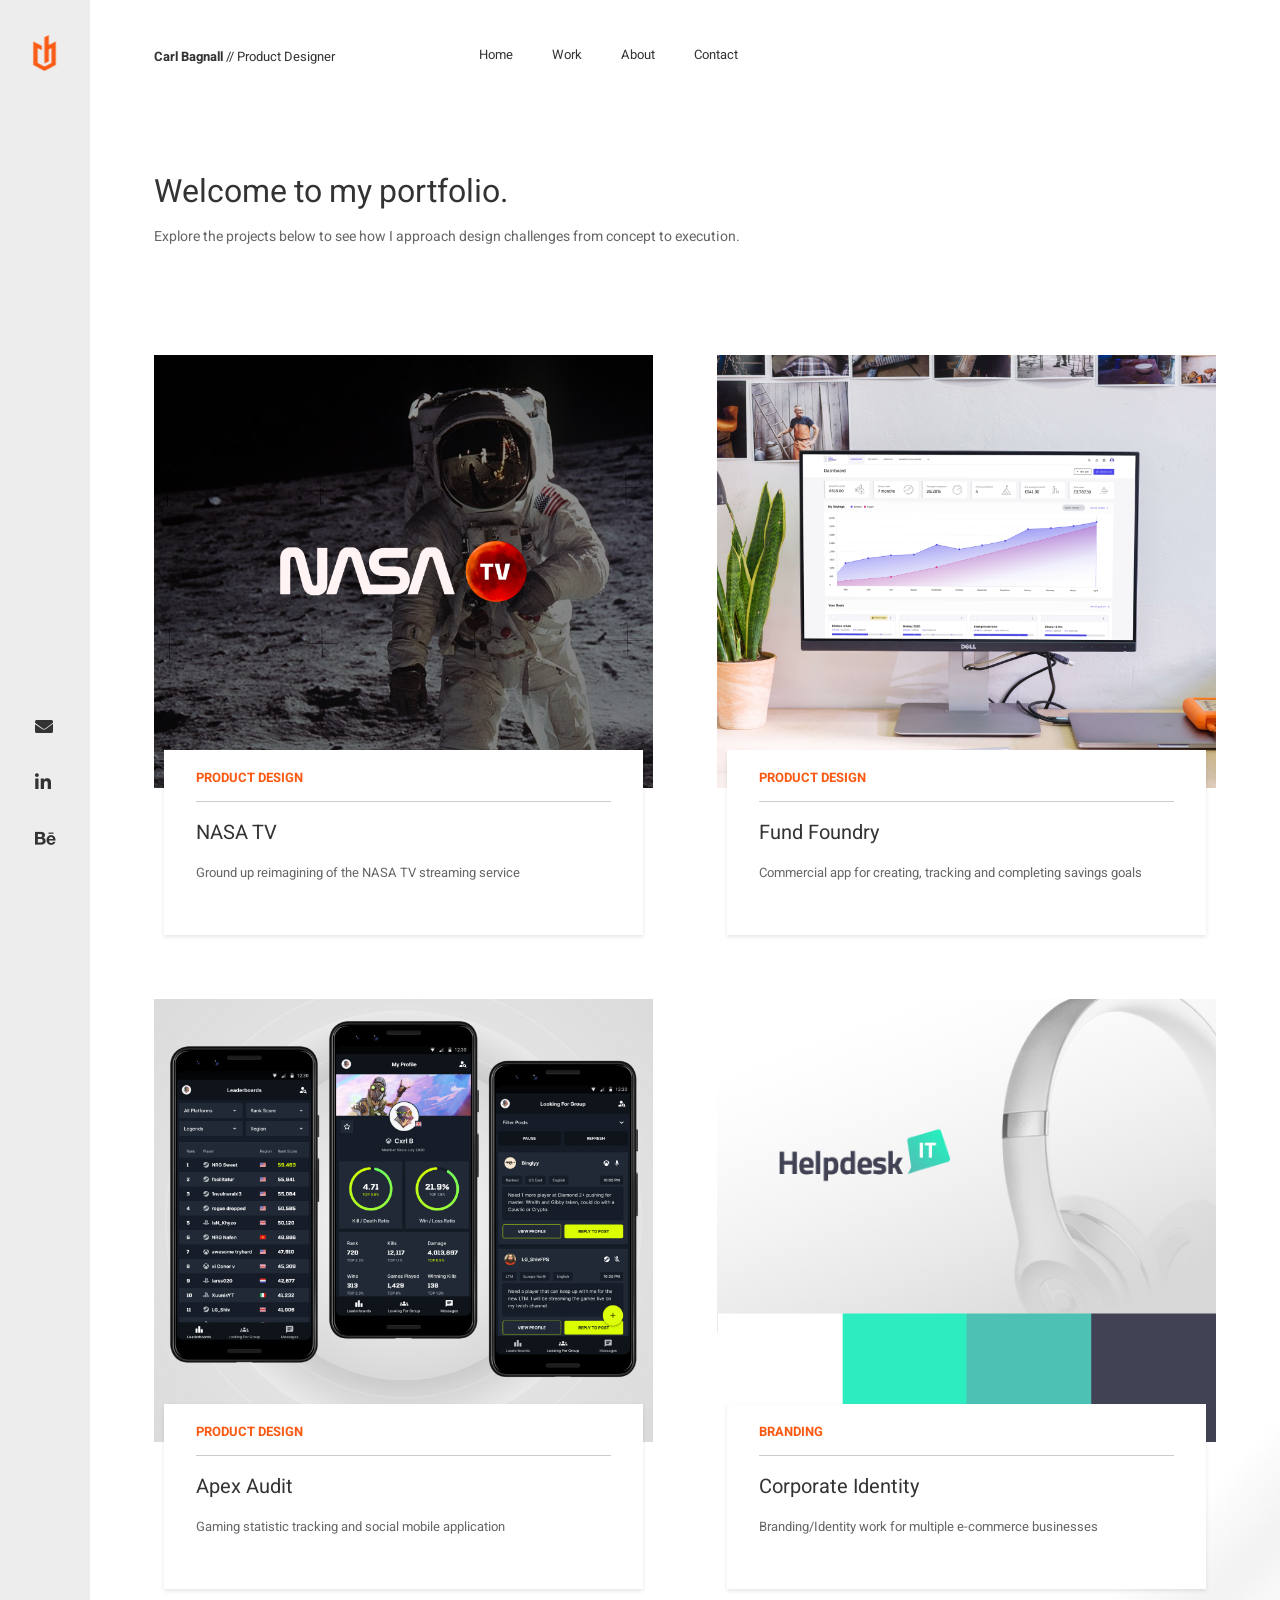
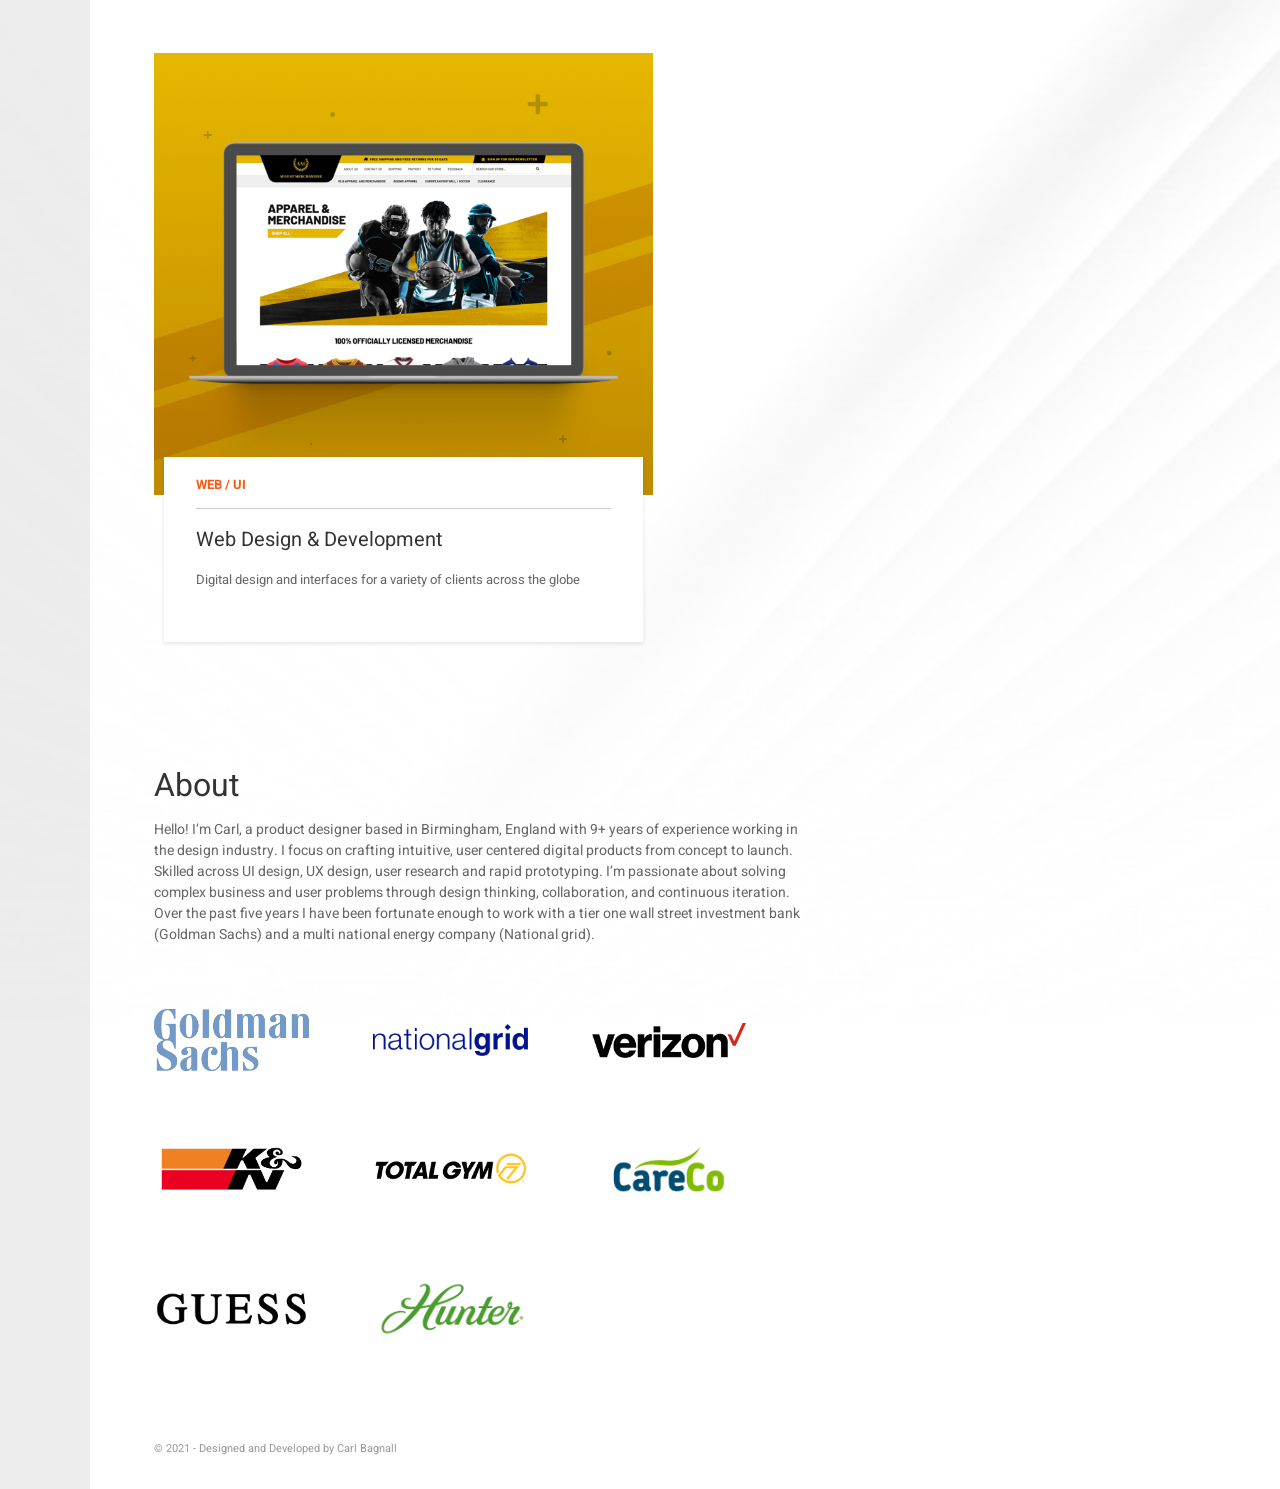
==== index.html @ 512a87cb "HTML files" ====
<!DOCTYPE html><!-- v2.3-->
<html>
    
    <head>
        <meta charset="utf-8">
        <meta http-equiv="X-UA-Compatible" content="IE=edge">
        <title>Carl Bagnall - Portfolio</title>
        <meta name="description" content="Carl Bagnall - Portfolio">
        <link rel="stylesheet" href="scss/main.css">
        <link rel="stylesheet" href="scss/home.css">
        <link rel="stylesheet" href="https://use.fontawesome.com/releases/v5.0.13/css/all.css" integrity="sha384-DNOHZ68U8hZfKXOrtjWvjxusGo9WQnrNx2sqG0tfsghAvtVlRW3tvkXWZh58N9jp" crossorigin="anonymous">
        <link href="https://unpkg.com/aos@2.3.1/dist/aos.css" rel="stylesheet">
        <link rel="icon" type="image/png" href="images/favicon-32x32.png" sizes="32x32" />
        <link rel="icon" type="image/png" href="images/favicon-16x16.png" sizes="16x16" />

    </head>
    <body>
        
        <div class="grid-container">
          <div class="sidebar">
             <div class="logo-container">
              <a class="logo" href="index.html"></a>
            </div>
            
              <ul class="social-links">
                <li><a href="mailto:carlbagnall@outlook.com?Subject=Hello%20Carl," target="_top"><i class="fas fa-envelope" aria-hidden="true"></i></a></li>
                <li><a href="https://uk.linkedin.com/in/carl-bagnall-45b8b7b5"><i class="fab fa-linkedin-in" aria-hidden="true"></i></a></li>
                <li><a href="https://www.behance.net/carlbagnall"><i class="fab fa-behance"></i></a></li>
              </ul>
            </div>
          
           <div class="content">
            
            <!--  intro / nav  -->
            <nav>
            
             <div class="intro">
               <em>Carl Bagnall</em> // Product Designer
             </div>
                        
             <div class="nav">
               <ul class="nav-links">
                 <li><a href="index.html">Home</a></li>
                 <li><a href="#work">Work</a></li>
                 <li><a href="#about">About</a></li>
                 <li><a href="mailto:carlbagnall@outlook.com?Subject=Hello%20Carl," target="_top">Contact</a></li>
               </ul>
             </div>
             
             </nav>

             <!--  Under construction alert  -->
             
            <!--<section class="home-alert">
              <div class="uc-alert">
                <h3 class="uc-title">Portfolio Last Updated 2021</h3>
                <div class="uc-copy">This portfolio is currently being updated in the background for a more accurate representation of my most recent work please get in touch via <a href="mailto:carlbagnall@outlook.com?Subject=Hello%20Carl," target="_top">email.</a></div>
              </div>
              
            </section>-->

             <!--  header  -->            
             <section class="header">
               <h1 class="welcome"><div data-aos="fade-down" data-aos-duration="1000">Welcome </div><div data-aos="fade-down" data-aos-delay="100" data-aos-duration="1100">to </div><div data-aos="fade-down" data-aos-delay="200" data-aos-duration="1200 ">my </div><div data-aos="fade-down" data-aos-delay="300" data-aos-duration="1300">portfolio.</div></h1>
             <h2>Explore the projects below to see how I approach design challenges from concept to execution.</h2>
             <a name="work"></a> 
             </section>
             
             <!--  header image                
             <section class="header-image">
             </section> --> 
             
             <!--  Work  -->                 
             <a name="work"></a> 
             <section class="work-grid-container">
               <div class="work-grid">

              <a href="nasatv.html" class="box" data-aos="fade-up" data-aos-duration="2600">
                  <img src="images/NTV-cta.png" alt="Nasa TV" width="100%">
                   <div class="card">
                     <div class="work-tag">Product Design</div>
                     <div class="work-title">NASA TV</div>
                     <div class="work-copy">Ground up reimagining of the NASA TV streaming service</div>
                   </div>
                 </a>
                   
              <a href="fundfoundry.html" class="box" data-aos="fade-up" data-aos-duration="2600">
                  <img src="images/work-fund.jpg" alt="Fund Foundry" width="100%">
                   <div class="card">
                     <div class="work-tag">Product Design</div>
                     <div class="work-title">Fund Foundry</div>
                     <div class="work-copy">Commercial app for creating, tracking and completing savings goals</div>
                   </div>
                 </a>
               
               <a href="appdesign.html" class="box" data-aos="fade-up" data-aos-duration="1400">
                  <img src="images/work-app-2x.jpg" alt="App Design" width="100%">
                   <div class="card">
                     <div class="work-tag">Product Design</div>
                     <div class="work-title">Apex Audit</div>
                     <div class="work-copy">Gaming statistic tracking and social mobile application</div>
                   </div>
                 </a>
                 
                 <a href="identity.html" class="box" data-aos="fade-up" data-aos-duration="1800">
                  <img src="images/work-identity.jpg" alt="Branding" width="100%">
                   <div class="card">
                     <div class="work-tag">Branding</div>
                     <div class="work-title">Corporate Identity</div>
                     <div class="work-copy">Branding/Identity work for multiple e-commerce businesses</div>
                   </div>
                 </a>
                 
                 <a href="webdesign.html" class="box" data-aos="fade-up" data-aos-duration="2200">
                  <img src="images/work-web.jpg" alt="Web Design" width="100%">
                   <div class="card">
                     <div class="work-tag">Web / UI</div>
                     <div class="work-title">Web Design &amp; Development</div>
                     <div class="work-copy">Digital design and interfaces for a variety of clients across the globe</div>
                   </div>
                 </a>
                 
                 <!--<a href="thepowerofmaking.html" class="box" data-aos="fade-up" data-aos-duration="2600">
                  <img src="images/work-pom.jpg" alt="The Power of Making" width="100%">
                   <div class="card">
                     <div class="work-tag">Print</div>
                     <div class="work-title">Leaflet/Poster Design</div>
                     <div class="work-copy">2 in 1 Leaflet/Poster design for the V&amp;A museum's exhibition 'The Power of Making'</div>
                   </div>
                 </a>-->

               
                
               </div>
             </section>
             
             <!--  About  -->
             <a name="about"></a> 
             <section class="about" data-aos="fade-up" data-aos-anchor-placement="center-bottom">
               <h1>About</h1>
               <div class="about-copy">Hello! I’m Carl, a product designer based in Birmingham, England with 9+ years of experience working in the design industry. 
               I focus on crafting  intuitive, user centered digital products from concept to launch. Skilled across UI design, UX design, user research and rapid prototyping. I’m passionate about solving complex business and user problems through design thinking, collaboration, and continuous iteration.
               Over the past five years I have been fortunate enough to work with a tier one wall street investment bank (Goldman Sachs) and a multi national energy company (National grid).
               <div class="about-grid-container">
                 <div class="about-grid">
                   
                   <div><img src="images/GS_Blue.png" alt="Goldman Sachs"></div>
                   <div><img src="images/national-grid.png" alt="National Grid"></div>
                   <div><img src="images/verizon.png" alt="Verizon"></div>
                   <div><img src="images/KN.png" alt="KN"></div>
                   <div><img src="images/totalgym.png" alt="Total Gym"></div>
                   <div><img src="images/careco.png" alt="CareCo"></div>
                   <!--<div><img src="images/idjnow.png" alt="iDjNow"></div>
                   <div><img src="images/Legendary.png" alt="Legendary Whitetails"></div>-->
                   <div><img src="images/guess.png" alt="Guess"></div>
                   <div><img src="images/hunter.png" alt="Hunter"></div>
                   
                   
                 </div>
               </div>
             </section>
             
             
             <section class="footer">
               <div class="footer-info">&copy; 2021 - Designed and Developed by Carl Bagnall</div>
             </section>
             
           </div>
         </div>
        
      </div>
  <script src="https://unpkg.com/aos@next/dist/aos.js"></script>
  <script>
    AOS.init();
  </script>
    </body>
</html>
---- scss/main.css ----
@import url("https://fonts.googleapis.com/css?family=Heebo:400,500,600,700");
/******* VARIABLES *******/
/*** Color ***/
/*** Fonts ***/
h1 {
  font-family: "Heebo", Open Sans, Helvetica, Arial, sans-serif;
  font-size: 32px;
  color: #333;
  font-weight: 400;
  margin-bottom: 10px; }

h2 {
  font-family: "Heebo", Open Sans, Helvetica, Arial, sans-serif;
  font-size: 14px;
  color: #666;
  font-weight: 400; }

h3 {
  font-family: "Heebo", Open Sans, Helvetica, Arial, sans-serif;
  font-size: 22px;
  color: #333;
  font-weight: 400;
  margin: 80px auto 20px;
  padding-bottom: 10px;
  text-align: center;
  border-bottom: 1px solid #ddd; }

h5 {
  font-family: "Heebo", Open Sans, Helvetica, Arial, sans-serif;
  font-size: 14px;
  color: #222;
  font-weight: 600;
  padding: 0 100px;
  text-align: left;
}

.testhead {
  font-family: "Heebo", Open Sans, Helvetica, Arial, sans-serif;
  font-size: 22px;
  color: #333;
  font-weight: 400;
  margin: 34px auto 20px;
  padding-bottom: 10px;
  text-align: center;
  border-bottom: 1px solid #ddd; }

.clear {
  clear: both; }

body {
  height: 100%;
  margin: 0; }

.grid-container {
  display: grid;
  height: 100%;
  grid-template-columns: 90px auto;
  background: url("../images/bg-test2.jpg");
  background-position: center top;
  background-size: cover; }

.sidebar {
  height: 100%;
  width: 100%;
  min-height: 100vh;
  background-color: rgba(220, 220, 220, 0.5);
  position: relative; }

.content {
  box-sizing: border-box; }

nav {
  display: inline-flex;
  box-sizing: border-box;
  padding: 32px 32px 32px 64px;
  width: 100%; }

.intro {
  display: inline;
  font-family: "Heebo", Open Sans, Helvetica, Arial, sans-serif;
  font-weight: 400;
  font-size: 13px;
  width: 360px;
  padding-top: 15px;
  color: #333;
  margin-right: 6px; }
  .intro em {
    font-weight: 700;
    font-style: normal; }

.nav {
  display: flex;
  width: 100%; }
  .nav ul.nav-links {
    list-style: none;
    font-size: 13px;
    font-family: "Heebo", Open Sans, Helvetica, Arial, sans-serif; }
    .nav ul.nav-links li {
      margin-right: 16px;
      display: inline;
      padding: 5px 10px;
      text-transform: capitalize; }
      .nav ul.nav-links li a {
        color: #333;
        text-decoration: none !important;
        transition: color ease .3s; }
        .nav ul.nav-links li a:hover {
          color: #FA5A13; }

.header {
  padding: 32px 32px 32px 64px;
  width: 100%;
  box-sizing: border-box; }

.about {
  padding: 0px 32px 32px 64px;
  width: 100%;
  box-sizing: border-box; }

.footer {
  padding: 32px 32px 32px 64px;
  width: 100%;
  background: none;
  box-sizing: border-box; }
  .footer .footer-info {
    font-family: "Heebo", Open Sans, Helvetica, Arial, sans-serif;
    color: #999;
    font-weight: 400;
    font-size: 11px; }

ul.social-links {
  margin: 20px auto;
  position: fixed;
  left: 35px;
  bottom: 30px;
  padding: 0;
  box-sizing: border-box;
  list-style: none; }
  ul.social-links li {
    display: block;
    font-size: 18px;
    margin-bottom: 35px; }
    ul.social-links li:last-child {
      margin-bottom: 0; }
    ul.social-links li:hover i {
      color: #FA5A13; }
  ul.social-links li i {
    color: #333;
    transition: color ease .3s; }

.logo-container {
  margin-top: 30px;
  display: flex;
  justify-content: center;
  align-content: center;
  width: 100%; }
  .logo-container a.logo {
    width: 25px;
    height: 36px;
    margin-top: 5px;
    background: url("../images/logo.png") no-repeat;
    background-size: contain;
    position: fixed; }

body {
  font-size: 10px; }

/*# sourceMappingURL=main.css.map */
---- scss/home.css ----
@import url("https://fonts.googleapis.com/css?family=Heebo:400,700");
/******* VARIABLES *******/
/*** Color ***/
/*** Fonts ***/
.welcome div {
  display: inline-block;
  margin-right: 7px; }

.uc-alert{
  background: #FFDAD6;
  border: #BA1A1A 1px solid;
  border-radius: 4px;
  padding: 18px;
  margin: 0px 64px;
  width:1000px;
  height:auto;
}  

.uc-title{
  font-family: "Heebo", Open Sans, Helvetica, Arial, sans-serif;
  font-size: 18px;
  color: #BA1A1A;
  font-weight: 400;
  margin: 0;
  border-bottom: none;
  text-align: left;
}
.uc-copy {
  font-family: "Heebo", Open Sans, Helvetica, Arial, sans-serif;
  font-size: 14px;
  color: #7D2B25;
  font-weight: 400;
 }
  .uc-copy a {
     color: #ba1a1a;
     text-decoration: underline; }

.card {
  width: 96%;
  height: 185px;
  background: #fff;
  box-shadow: 0 2px 4px 0 rgba(0, 0, 0, 0.1);
  text-decoration: none;
  margin: -40px 2% auto 2%;
  display: inline-block;
  transition: all ease .4s; }
  .card .work-tag {
    font-family: "Heebo", Open Sans, Helvetica, Arial, sans-serif;
    text-transform: uppercase;
    font-weight: 700;
    font-size: 13px;
    padding: 18px 0px 14px;
    margin: 0px 32px 0px 32px;
    border-bottom: 1px solid #ccc;
    box-sizing: border-box;
    color: #FA5A13; }
  .card .work-title {
    font-family: "Heebo", Open Sans, Helvetica, Arial, sans-serif;
    color: #333;
    font-size: 20px;
    padding: 20px 32px 10px;
    line-height: 22px;
    transition: color .3s ease; }
  .card .work-copy {
    font-family: "Heebo", Open Sans, Helvetica, Arial, sans-serif;
    color: #666;
    font-size: 13px;
    padding: 10px 32px;
    line-height: 18px; }

a.box {
  text-decoration: none; }
  a.box:hover .card {
    margin-top: -50px;
    box-shadow: 0px 2px 10px 5px rgba(0, 0, 0, 0.05); }

  /*
    .box:nth-child(1){ 
      .work-tag{color: $print-tag;}
    }

    .box:nth-child(2){ 
      .work-tag{color: $branding-tag;}
    }

    .box:nth-child(3){ 
      .work-tag{color: $ui-tag;}
    }
  */
.work-grid {
  display: grid;
  grid-template-columns: repeat(auto-fill, minmax(320px, 1fr));
  grid-column-gap: 64px;
  grid-row-gap: 64px; }

.work-grid-container {
  margin-top: 64px;
  padding-left: 64px;
  padding-right: 64px;
  margin-bottom: 120px; }

.about-copy {
  font-family: "Heebo", Open Sans, Helvetica, Arial, sans-serif;
  font-size: 14px;
  color: #666;
  font-weight: 400;
  width: 60%; }
  .about-copy span {
    font-weight: 700;
    color: #FA5A13; }

.about-grid {
  display: grid;
  grid-template-columns: repeat(auto-fill, minmax(120px, 1fr));
  grid-column-gap: 64px;
  grid-row-gap: 64px; }
  .about-grid img {
    width: 100%; }
  .about-grid div {
    display: flex;
    justify-content: center;
    align-items: center; }

.about-grid-container {
  margin-top: 64px;
  padding-left: 0px;
  padding-right: 64px;
  margin-bottom: 24px;
  max-width: 800px; }

.box {
  width: 100%; }

/*# sourceMappingURL=home.css.map */
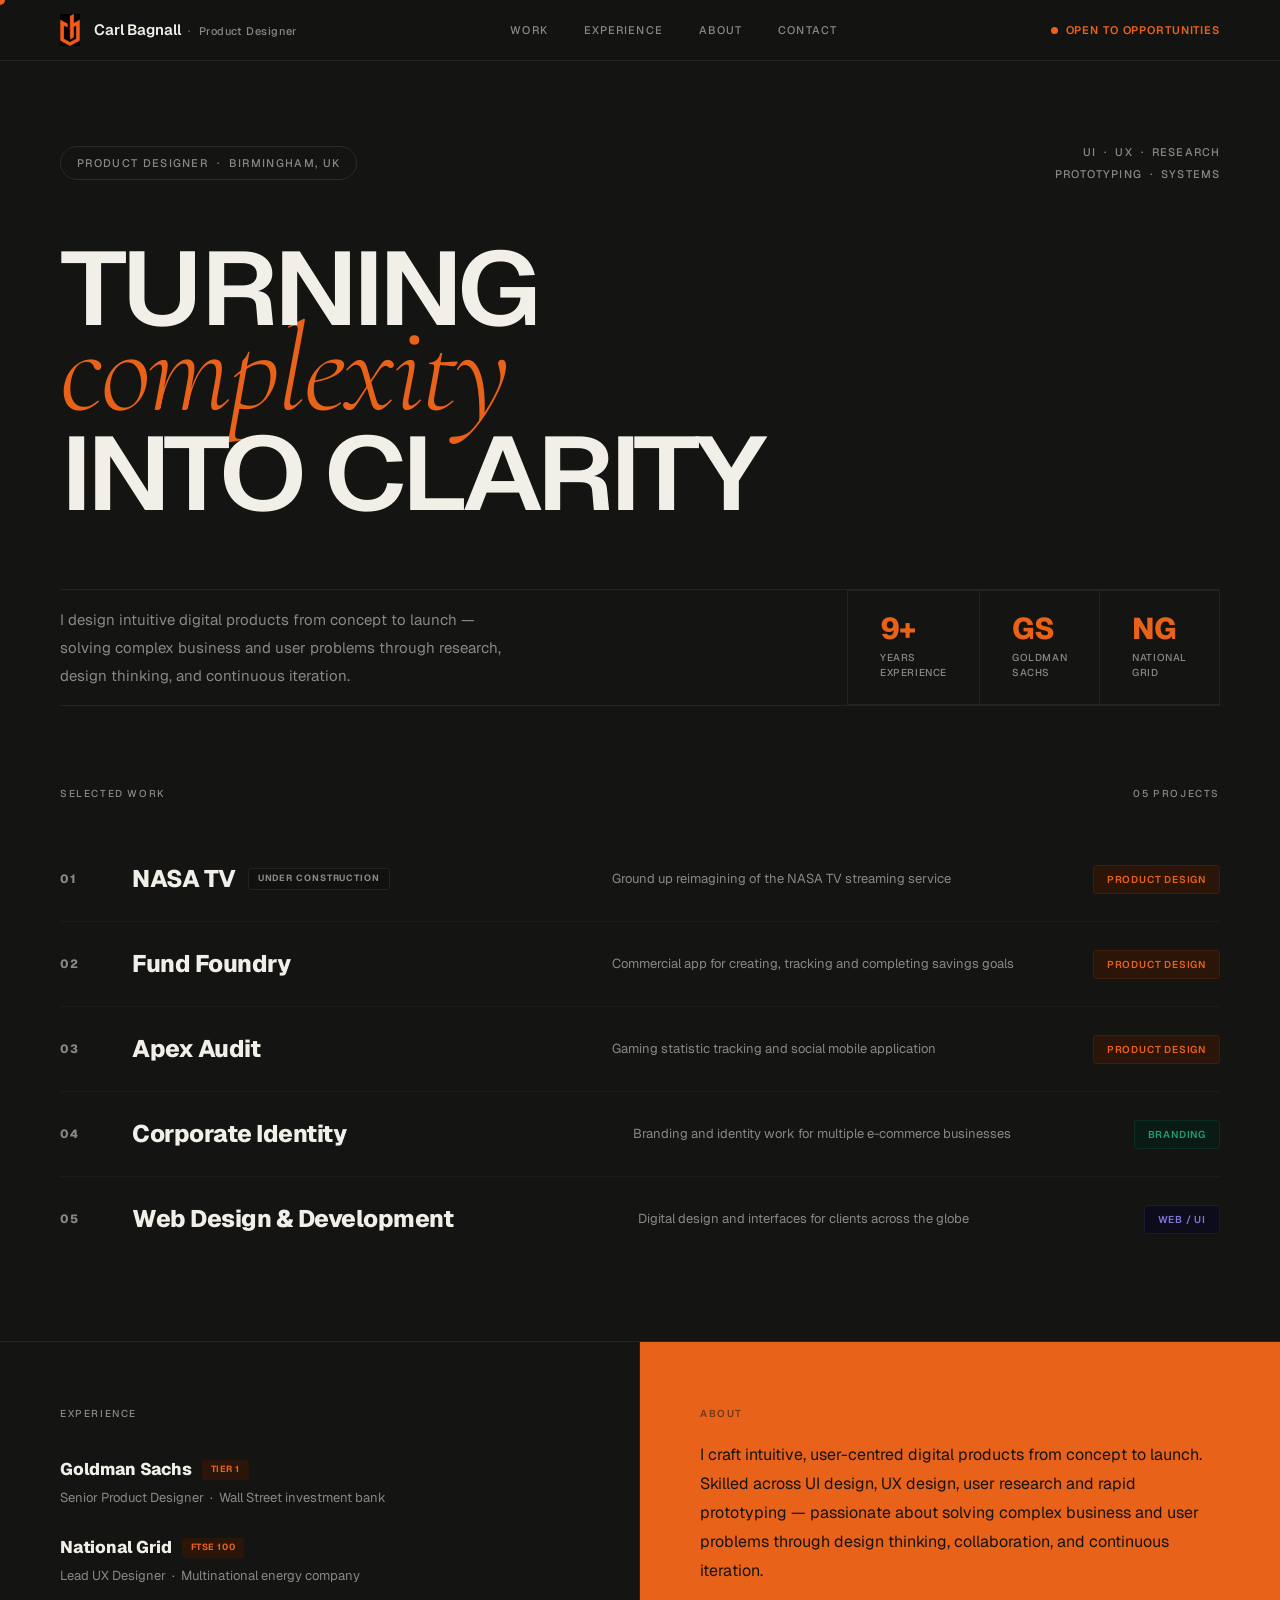
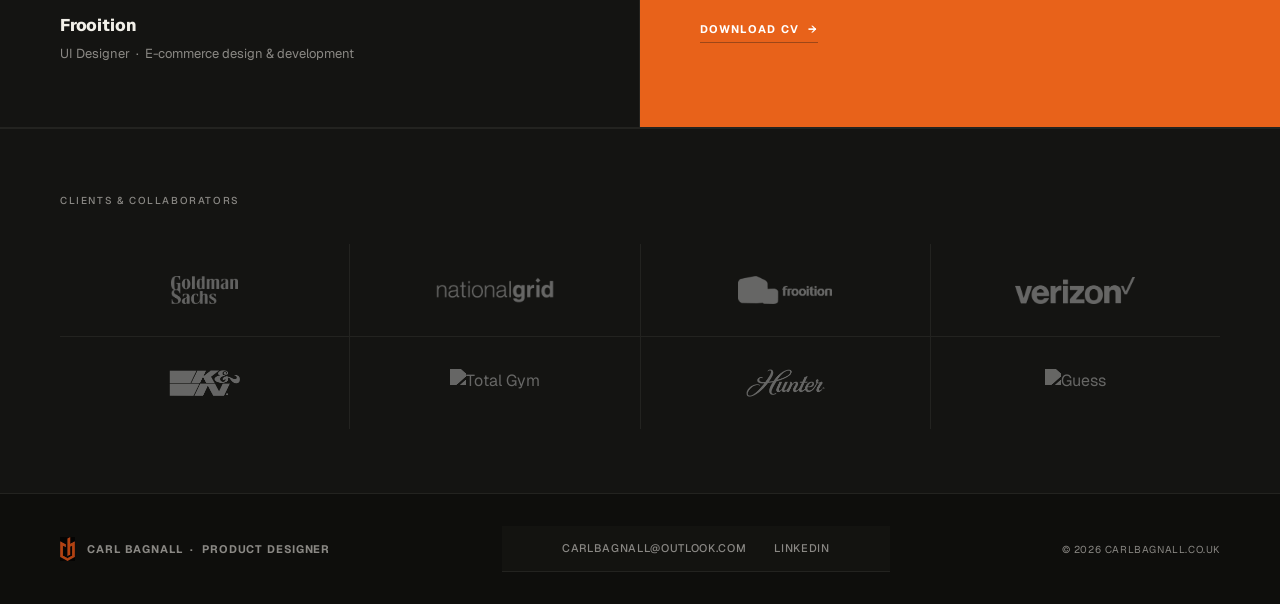
==== commit 4e1fa4e6: "Replace 2021 portfolio with 2026 redesign" ====
--- a/index.html
+++ b/index.html
@@ -1,178 +1,712 @@
-<!DOCTYPE html><!-- v2.3-->
-<html>
-    
-    <head>
-        <meta charset="utf-8">
-        <meta http-equiv="X-UA-Compatible" content="IE=edge">
-        <title>Carl Bagnall - Portfolio</title>
-        <meta name="description" content="Carl Bagnall - Portfolio">
-        <link rel="stylesheet" href="scss/main.css">
-        <link rel="stylesheet" href="scss/home.css">
-        <link rel="stylesheet" href="https://use.fontawesome.com/releases/v5.0.13/css/all.css" integrity="sha384-DNOHZ68U8hZfKXOrtjWvjxusGo9WQnrNx2sqG0tfsghAvtVlRW3tvkXWZh58N9jp" crossorigin="anonymous">
-        <link href="https://unpkg.com/aos@2.3.1/dist/aos.css" rel="stylesheet">
-        <link rel="icon" type="image/png" href="images/favicon-32x32.png" sizes="32x32" />
-        <link rel="icon" type="image/png" href="images/favicon-16x16.png" sizes="16x16" />
-
-    </head>
-    <body>
-        
-        <div class="grid-container">
-          <div class="sidebar">
-             <div class="logo-container">
-              <a class="logo" href="index.html"></a>
-            </div>
-            
-              <ul class="social-links">
-                <li><a href="mailto:carlbagnall@outlook.com?Subject=Hello%20Carl," target="_top"><i class="fas fa-envelope" aria-hidden="true"></i></a></li>
-                <li><a href="https://uk.linkedin.com/in/carl-bagnall-45b8b7b5"><i class="fab fa-linkedin-in" aria-hidden="true"></i></a></li>
-                <li><a href="https://www.behance.net/carlbagnall"><i class="fab fa-behance"></i></a></li>
-              </ul>
-            </div>
-          
-           <div class="content">
-            
-            <!--  intro / nav  -->
-            <nav>
-            
-             <div class="intro">
-               <em>Carl Bagnall</em> // Product Designer
-             </div>
-                        
-             <div class="nav">
-               <ul class="nav-links">
-                 <li><a href="index.html">Home</a></li>
-                 <li><a href="#work">Work</a></li>
-                 <li><a href="#about">About</a></li>
-                 <li><a href="mailto:carlbagnall@outlook.com?Subject=Hello%20Carl," target="_top">Contact</a></li>
-               </ul>
-             </div>
-             
-             </nav>
-
-             <!--  Under construction alert  -->
-             
-            <!--<section class="home-alert">
-              <div class="uc-alert">
-                <h3 class="uc-title">Portfolio Last Updated 2021</h3>
-                <div class="uc-copy">This portfolio is currently being updated in the background for a more accurate representation of my most recent work please get in touch via <a href="mailto:carlbagnall@outlook.com?Subject=Hello%20Carl," target="_top">email.</a></div>
-              </div>
-              
-            </section>-->
-
-             <!--  header  -->            
-             <section class="header">
-               <h1 class="welcome"><div data-aos="fade-down" data-aos-duration="1000">Welcome </div><div data-aos="fade-down" data-aos-delay="100" data-aos-duration="1100">to </div><div data-aos="fade-down" data-aos-delay="200" data-aos-duration="1200 ">my </div><div data-aos="fade-down" data-aos-delay="300" data-aos-duration="1300">portfolio.</div></h1>
-             <h2>Explore the projects below to see how I approach design challenges from concept to execution.</h2>
-             <a name="work"></a> 
-             </section>
-             
-             <!--  header image                
-             <section class="header-image">
-             </section> --> 
-             
-             <!--  Work  -->                 
-             <a name="work"></a> 
-             <section class="work-grid-container">
-               <div class="work-grid">
-
-              <a href="nasatv.html" class="box" data-aos="fade-up" data-aos-duration="2600">
-                  <img src="images/NTV-cta.png" alt="Nasa TV" width="100%">
-                   <div class="card">
-                     <div class="work-tag">Product Design</div>
-                     <div class="work-title">NASA TV</div>
-                     <div class="work-copy">Ground up reimagining of the NASA TV streaming service</div>
-                   </div>
-                 </a>
-                   
-              <a href="fundfoundry.html" class="box" data-aos="fade-up" data-aos-duration="2600">
-                  <img src="images/work-fund.jpg" alt="Fund Foundry" width="100%">
-                   <div class="card">
-                     <div class="work-tag">Product Design</div>
-                     <div class="work-title">Fund Foundry</div>
-                     <div class="work-copy">Commercial app for creating, tracking and completing savings goals</div>
-                   </div>
-                 </a>
-               
-               <a href="appdesign.html" class="box" data-aos="fade-up" data-aos-duration="1400">
-                  <img src="images/work-app-2x.jpg" alt="App Design" width="100%">
-                   <div class="card">
-                     <div class="work-tag">Product Design</div>
-                     <div class="work-title">Apex Audit</div>
-                     <div class="work-copy">Gaming statistic tracking and social mobile application</div>
-                   </div>
-                 </a>
-                 
-                 <a href="identity.html" class="box" data-aos="fade-up" data-aos-duration="1800">
-                  <img src="images/work-identity.jpg" alt="Branding" width="100%">
-                   <div class="card">
-                     <div class="work-tag">Branding</div>
-                     <div class="work-title">Corporate Identity</div>
-                     <div class="work-copy">Branding/Identity work for multiple e-commerce businesses</div>
-                   </div>
-                 </a>
-                 
-                 <a href="webdesign.html" class="box" data-aos="fade-up" data-aos-duration="2200">
-                  <img src="images/work-web.jpg" alt="Web Design" width="100%">
-                   <div class="card">
-                     <div class="work-tag">Web / UI</div>
-                     <div class="work-title">Web Design &amp; Development</div>
-                     <div class="work-copy">Digital design and interfaces for a variety of clients across the globe</div>
-                   </div>
-                 </a>
-                 
-                 <!--<a href="thepowerofmaking.html" class="box" data-aos="fade-up" data-aos-duration="2600">
-                  <img src="images/work-pom.jpg" alt="The Power of Making" width="100%">
-                   <div class="card">
-                     <div class="work-tag">Print</div>
-                     <div class="work-title">Leaflet/Poster Design</div>
-                     <div class="work-copy">2 in 1 Leaflet/Poster design for the V&amp;A museum's exhibition 'The Power of Making'</div>
-                   </div>
-                 </a>-->
-
-               
-                
-               </div>
-             </section>
-             
-             <!--  About  -->
-             <a name="about"></a> 
-             <section class="about" data-aos="fade-up" data-aos-anchor-placement="center-bottom">
-               <h1>About</h1>
-               <div class="about-copy">Hello! I’m Carl, a product designer based in Birmingham, England with 9+ years of experience working in the design industry. 
-               I focus on crafting  intuitive, user centered digital products from concept to launch. Skilled across UI design, UX design, user research and rapid prototyping. I’m passionate about solving complex business and user problems through design thinking, collaboration, and continuous iteration.
-               Over the past five years I have been fortunate enough to work with a tier one wall street investment bank (Goldman Sachs) and a multi national energy company (National grid).
-               <div class="about-grid-container">
-                 <div class="about-grid">
-                   
-                   <div><img src="images/GS_Blue.png" alt="Goldman Sachs"></div>
-                   <div><img src="images/national-grid.png" alt="National Grid"></div>
-                   <div><img src="images/verizon.png" alt="Verizon"></div>
-                   <div><img src="images/KN.png" alt="KN"></div>
-                   <div><img src="images/totalgym.png" alt="Total Gym"></div>
-                   <div><img src="images/careco.png" alt="CareCo"></div>
-                   <!--<div><img src="images/idjnow.png" alt="iDjNow"></div>
-                   <div><img src="images/Legendary.png" alt="Legendary Whitetails"></div>-->
-                   <div><img src="images/guess.png" alt="Guess"></div>
-                   <div><img src="images/hunter.png" alt="Hunter"></div>
-                   
-                   
-                 </div>
-               </div>
-             </section>
-             
-             
-             <section class="footer">
-               <div class="footer-info">&copy; 2021 - Designed and Developed by Carl Bagnall</div>
-             </section>
-             
-           </div>
-         </div>
-        
+<!DOCTYPE html>
+<html lang="en-GB">
+<head>
+  <meta charset="UTF-8" />
+  <meta name="viewport" content="width=device-width, initial-scale=1.0" />
+  <meta name="description" content="Carl Bagnall — Product Designer based in Birmingham, UK with 9+ years experience. Formerly Goldman Sachs and National Grid." />
+  <title>Carl Bagnall — Product Designer</title>
+  <link rel="preconnect" href="https://fonts.googleapis.com" />
+  <link rel="preconnect" href="https://fonts.gstatic.com" crossorigin />
+  <link href="https://fonts.googleapis.com/css2?family=Geist:wght@400;500;600;700;900&family=Cormorant+Garamond:ital,wght@1,300;1,400&display=swap" rel="stylesheet" />
+  <style>
+    /* ── RESET & BASE ─────────────────────────────────────────── */
+    *, *::before, *::after { box-sizing: border-box; margin: 0; padding: 0; }
+    html { scroll-behavior: smooth; }
+
+    :root {
+      --bg:        #141412;
+      --bg-alt:    #111110;
+      --border:    #232320;
+      --border-2:  #1c1c1a;
+      --text:      #F1EFE8;
+      --muted:     #8a8884;
+      --dim:        #706e6a;
+      --ghost:      #606060;
+      --orange:    #E8621A;
+      --orange-dk: #2a1508;
+      --orange-bd: #3e1e0a;
+      --green:     #1D9E75;
+      --green-dk:  #0a1a14;
+      --green-bd:  #0e2e20;
+      --purple:    #7F77DD;
+      --purple-dk: #0c0c1a;
+      --purple-bd: #1a1a30;
+      --font-sans: 'Geist', sans-serif;
+      --font-serif:'Cormorant Garamond', serif;
+    }
+
+    body {
+      font-family: var(--font-sans);
+      background: var(--bg);
+      color: var(--text);
+      font-size: 16px;
+      line-height: 1.5;
+      -webkit-font-smoothing: antialiased;
+    }
+
+    a { text-decoration: none; color: inherit; }
+
+
+    /* ── ACCESSIBILITY ───────────────────────────────────────── */
+    .skip-link {
+      position: absolute;
+      top: -100%;
+      left: 16px;
+      background: var(--orange);
+      color: #141412;
+      font-size: 13px;
+      font-weight: 700;
+      padding: 10px 20px;
+      border-radius: 0 0 6px 6px;
+      z-index: 10000;
+      letter-spacing: 0.06em;
+      text-transform: uppercase;
+      transition: top 0.2s ease;
+    }
+    .skip-link:focus {
+      top: 0;
+      outline: none;
+    }
+    /* Visible focus rings for all interactive elements */
+    :focus-visible {
+      outline: 2px solid var(--orange);
+      outline-offset: 3px;
+      border-radius: 2px;
+    }
+    /* Remove outline for mouse users (cursor handles affordance) */
+    :focus:not(:focus-visible) { outline: none; }
+
+    /* Ensure case rows show focus clearly */
+    .case-row:focus-visible {
+      outline: 2px solid var(--orange);
+      outline-offset: -2px;
+    }
+
+    /* ── CUSTOM CURSOR ───────────────────────────────────────── */
+    body { cursor: none; }
+    .cursor {
+      position: fixed;
+      width: 10px; height: 10px;
+      background: var(--orange);
+      border-radius: 50%;
+      pointer-events: none;
+      z-index: 9999;
+      transform: translate(-50%, -50%);
+      transition: transform 0.1s ease, width 0.2s ease, height 0.2s ease, opacity 0.2s ease;
+    }
+    .cursor.hover {
+      width: 40px; height: 40px;
+      background: transparent;
+      border: 1.5px solid var(--orange);
+      opacity: 0.6;
+    }
+    /* Inverted cursor for sections with the orange background (the about/CTA panel) */
+    .cursor.invert { background: #141412; }
+    .cursor.invert.hover { border-color: #141412; background: transparent; }
+
+    /* ── PAGE FADE IN ────────────────────────────────────────── */
+    @keyframes fadeUp {
+      from { opacity: 0; transform: translateY(24px); }
+      to   { opacity: 1; transform: translateY(0); }
+    }
+    .fade-up { opacity: 0; animation: fadeUp 0.7s ease forwards; }
+    .fade-up:nth-child(1) { animation-delay: 0.05s; }
+    .fade-up:nth-child(2) { animation-delay: 0.15s; }
+    .fade-up:nth-child(3) { animation-delay: 0.25s; }
+    .fade-up:nth-child(4) { animation-delay: 0.35s; }
+
+    /* ── NAV ─────────────────────────────────────────────────── */
+    nav {
+      position: sticky; top: 0; z-index: 100;
+      display: flex; justify-content: space-between; align-items: center;
+      padding: 14px 60px;
+      background: rgba(20, 20, 18, 0.92);
+      backdrop-filter: blur(12px);
+      border-bottom: 0.5px solid var(--border);
+    }
+
+    .nav-brand {
+      display: flex; align-items: center; gap: 14px;
+    }
+    .nav-brand img {
+      height: 32px; width: auto; display: block;
+    }
+    .nav-brand-text {
+      display: flex; align-items: baseline; gap: 8px;
+    }
+    .nav-brand-text .name {
+      font-size: 15px; font-weight: 600;
+      letter-spacing: -0.01em; color: var(--text);
+      line-height: 1.2;
+    }
+    .nav-brand-text .role {
+      font-size: 11px; color: var(--muted);
+      font-weight: 500; letter-spacing: 0.04em;
+      line-height: 1.2;
+    }
+    .nav-brand-text .role::before {
+      content: '·';
+      margin-right: 8px;
+      color: var(--dim);
+    }
+
+    .nav-links {
+      display: flex; gap: 36px;
+    }
+    .nav-links a {
+      font-size: 11px; color: var(--muted);
+      letter-spacing: 0.1em; text-transform: uppercase;
+      font-weight: 500;
+      transition: color 0.2s ease;
+    }
+    .nav-links a:hover { color: var(--text); }
+
+    .nav-avail {
+      display: flex; align-items: center; gap: 8px;
+      font-size: 11px; color: var(--orange);
+      letter-spacing: 0.08em; text-transform: uppercase; font-weight: 600;
+    }
+    .avail-dot {
+      width: 7px; height: 7px; border-radius: 50%;
+      background: var(--orange);
+      animation: pulse 2s ease-in-out infinite;
+    }
+    @keyframes pulse {
+      0%, 100% { opacity: 1; transform: scale(1); }
+      50%       { opacity: 0.5; transform: scale(0.8); }
+    }
+
+    /* ── HERO ────────────────────────────────────────────────── */
+    .hero {
+      padding: 80px 60px 0;
+      max-width: 1400px;
+      margin: 0 auto;
+    }
+
+    .hero-eyebrow {
+      display: flex; justify-content: space-between; align-items: center;
+      margin-bottom: 88px;
+    }
+    .pill {
+      font-size: 11px; letter-spacing: 0.12em; text-transform: uppercase;
+      color: var(--muted); border: 0.5px solid #2C2C2A;
+      padding: 8px 16px; border-radius: 999px; font-weight: 500;
+    }
+    .eyebrow-meta {
+      font-size: 11px; color: var(--muted);
+      letter-spacing: 0.1em; text-transform: uppercase;
+      text-align: right; line-height: 2; font-weight: 500;
+    }
+
+    h1 {
+      font-family: 'Geist', sans-serif;
+      font-size: clamp(72px, 9vw, 140px);
+      font-weight: 600;
+      letter-spacing: -0.045em;
+      line-height: 0.82;
+      color: var(--text);
+    }
+
+    h1 .serif {
+      font-family: var(--font-serif);
+      font-style: italic;
+      font-weight: 300;
+      font-size: 1.08em;
+      color: var(--orange);
+      letter-spacing: -0.02em;
+
+    }
+
+    .hero-lower {
+      display: grid;
+      grid-template-columns: 1fr auto;
+      gap: 60px;
+      margin-top: 64px;
+      border-top: 0.5px solid var(--border);
+      border-bottom: 0.5px solid var(--border);
+    }
+    .hero-desc {
+      font-size: 15px; color: var(--muted);
+      line-height: 1.85; max-width: 460px; font-weight: 400;
+      padding: 16px 0;
+    }
+
+    .hero-stats { display: flex; border: 0.5px solid var(--border); }
+    .hst {
+      padding: 23px 32px;
+      border-left: 0.5px solid var(--border);
+    }
+    .hst:first-child { border-left: none; }
+    .hst-n {
+      font-size: 30px; font-weight: 800;
+      color: var(--orange); letter-spacing: -0.02em; line-height: 1;
+    }
+    .hst-l {
+      font-size: 10px; color: var(--muted);
+      margin-top: 6px; letter-spacing: 0.06em;
+      text-transform: uppercase; line-height: 1.5; font-weight: 500;
+    }
+
+    /* ── SELECTED WORK ───────────────────────────────────────── */
+    .work {
+      padding: 80px 60px;
+      max-width: 1400px; margin: 0 auto;
+    }
+
+    .sec-hd {
+      font-size: 10px; letter-spacing: 0.16em; text-transform: uppercase;
+      color: var(--muted); margin-bottom: 36px;
+      display: flex; justify-content: space-between; font-weight: 500;
+    }
+
+    .case-row {
+      display: grid;
+      grid-template-columns: 48px 1fr 1fr auto;
+      gap: 24px;
+      align-items: center;
+      padding: 24px 0;
+      border-bottom: 0.5px solid var(--border-2);
+      cursor: none;
+      position: relative;
+      transition: background 0.25s ease;
+    }
+    .case-row::before {
+      content: '';
+      position: absolute;
+      left: -60px; right: -60px; top: 0; bottom: 0;
+      background: rgba(232, 98, 26, 0.04);
+      transform: scaleX(0);
+      transform-origin: left;
+      transition: transform 0.3s ease;
+      pointer-events: none;
+    }
+    .case-row:hover::before { transform: scaleX(1); }
+    .case-row:hover .cname  { color: var(--orange); }
+    .case-row:hover .cnum   { color: var(--orange); opacity: 0.4; }
+    .case-row:hover .arrow  { opacity: 1; transform: translateX(0); }
+    .case-row:last-child { border-bottom: none; }
+
+    .cnum {
+      font-size: 12px; color: var(--muted);
+      font-weight: 800; letter-spacing: 0.06em;
+      transition: color 0.25s ease, opacity 0.25s ease;
+    }
+    .cname {
+      font-size: 24px; font-weight: 800;
+      color: var(--text); letter-spacing: -0.02em;
+      transition: color 0.25s ease;
+    }
+    .cname-tag {
+      display: inline-block;
+      font-size: 9px;
+      letter-spacing: 0.1em;
+      text-transform: uppercase;
+      font-weight: 700;
+      padding: 3px 9px;
+      border-radius: 3px;
+      background: var(--bg-alt);
+      color: var(--muted);
+      border: 0.5px solid var(--border);
+      margin-left: 12px;
+      vertical-align: 6px;
+    }
+    .cdesc {
+      font-size: 13px; color: var(--muted);
+      line-height: 1.6; font-weight: 400;
+    }
+    .ctag {
+      font-size: 10px; letter-spacing: 0.08em;
+      text-transform: uppercase; padding: 6px 13px;
+      border-radius: 3px; font-weight: 600; white-space: nowrap;
+    }
+    .tpd { background: var(--orange-dk); color: var(--orange); border: 0.5px solid var(--orange-bd); }
+    .tbr { background: var(--green-dk);  color: var(--green);  border: 0.5px solid var(--green-bd);  }
+    .twb { background: var(--purple-dk); color: var(--purple); border: 0.5px solid var(--purple-bd); }
+
+    .arrow {
+      position: absolute; right: -40px;
+      font-size: 18px; color: var(--orange);
+      opacity: 0; transform: translateX(-8px);
+      transition: opacity 0.25s ease, transform 0.25s ease;
+    }
+
+    /* ── SPLIT — EXPERIENCE / ABOUT ──────────────────────────── */
+    .split-wrapper {
+      border-top: 0.5px solid var(--border);
+      border-bottom: 0.5px solid var(--border);
+    }
+    .split {
+      display: grid; grid-template-columns: 1fr 1fr;
+      max-width: 1400px;
+      margin: 0 auto;
+    }
+    .split-left  { padding: 64px 60px; border-right: 0.5px solid var(--border); }
+    .split-right { padding: 64px 60px; background: var(--orange); }
+
+    .exp-item { margin-bottom: 28px; }
+    .exp-item:last-child { margin-bottom: 0; }
+    .exco {
+      font-size: 17px; font-weight: 800;
+      letter-spacing: -0.01em; color: var(--text);
+      display: flex; align-items: center; gap: 10px;
+    }
+    .exbadge {
+      font-size: 9px; padding: 3px 9px; border-radius: 3px;
+      background: var(--orange-dk); color: var(--orange);
+      font-weight: 700; letter-spacing: 0.06em; text-transform: uppercase;
+    }
+    .exrole {
+      font-size: 13px; color: var(--muted);
+      margin-top: 5px; font-weight: 400;
+    }
+
+    .about-label {
+      font-size: 10px; letter-spacing: 0.16em; text-transform: uppercase;
+      color: rgba(20,20,18,0.55); margin-bottom: 20px; font-weight: 600;
+    }
+    .about-text {
+      font-size: 16px; color: #141412;
+      line-height: 1.8; font-weight: 400;
+    }
+    .about-cta {
+      display: inline-flex; align-items: center; gap: 10px;
+      margin-top: 36px; font-size: 11px; font-weight: 700;
+      color: #fff; letter-spacing: 0.12em; text-transform: uppercase;
+      border-bottom: 1px solid rgba(20,20,18,0.35);
+      padding-bottom: 4px;
+      transition: border-color 0.2s ease;
+    }
+    .about-cta:hover { border-color: #141412; }
+
+    /* ── CLIENTS ─────────────────────────────────────────────── */
+    .clients {
+      border-top: 0.5px solid var(--border);
+      border-bottom: 0.5px solid var(--border);
+      background: var(--bg);
+    }
+    .clients-inner {
+      padding: 64px 60px;
+      max-width: 1400px;
+      margin: 0 auto;
+    }
+    .lgrid {
+      display: grid; grid-template-columns: repeat(4, 1fr);
+      gap: 1px; background: var(--border); margin-top: 28px;
+    }
+    .lcell {
+      background: var(--bg);
+      padding: 32px 28px;
+      display: flex; align-items: center; justify-content: center;
+      transition: background 0.2s ease;
+    }
+    .lcell:hover { background: #1a1a18; }
+    .lcell img {
+      height: 28px;
+      width: auto;
+      max-width: 120px;
+      object-fit: contain;
+      filter: brightness(0) invert(1);
+      opacity: 0.35;
+      transition: opacity 0.2s ease;
+    }
+    .lcell:hover img {
+      opacity: 0.65;
+    }
+
+    /* ── FOOTER ──────────────────────────────────────────────── */
+    footer {
+      padding: 32px 60px;
+      background: #0e0e0c;
+      display: flex; justify-content: space-between; align-items: center;
+    }
+    .footer-brand {
+      display: flex; align-items: center; gap: 12px;
+    }
+    .footer-brand img {
+      height: 24px; width: auto; opacity: 0.70;
+    }
+    .footer-brand span {
+      font-size: 11px; font-weight: 700;
+      letter-spacing: 0.08em; text-transform: uppercase; color: var(--muted);
+    }
+    .footer-right {
+      display: flex; gap: 28px; align-items: center;
+    }
+    .footer-right a {
+      font-size: 11px; color: var(--muted);
+      letter-spacing: 0.06em; text-transform: uppercase;
+      font-weight: 500; transition: color 0.2s ease;
+    }
+    .footer-right a:hover { color: var(--muted); }
+    .footer-copy {
+      font-size: 10px; color: var(--muted);
+      letter-spacing: 0.06em; text-transform: uppercase;
+    }
+
+    /* ── MOBILE ──────────────────────────────────────────────── */
+    @media (max-width: 900px) {
+      body { cursor: auto; }
+      .cursor { display: none; }
+      nav { padding: 14px 24px; }
+      .nav-links { display: none; }
+      .hero { padding: 48px 24px 0; }
+      .hero-lower { grid-template-columns: 1fr; gap: 32px; }
+      .hero-stats { width: 100%; }
+      .hst { padding: 16px 20px; flex: 1; }
+      .work { padding: 48px 24px; }
+      .case-row { grid-template-columns: 36px 1fr auto; gap: 16px; }
+      .case-row::before { left: -24px; right: -24px; }
+      .cdesc { display: none; }
+      .arrow { display: none; }
+      .split { grid-template-columns: 1fr; }
+      .split-left  { padding: 48px 24px; border-right: none; border-bottom: 0.5px solid var(--border); }
+      .split-right { padding: 48px 24px; }
+      .clients-inner { padding: 48px 24px; }
+      .lgrid { grid-template-columns: repeat(2, 1fr); }
+      footer { padding: 20px 24px; flex-direction: column; gap: 16px; text-align: center; }
+      .footer-right { flex-wrap: wrap; justify-content: center; }
+    }
+
+    @media (max-width: 600px) {
+      h1 { font-size: 13vw; }
+      .nav-brand-text .role { display: none; }
+      .hero-eyebrow .eyebrow-meta { display: none; }
+    }
+  </style>
+</head>
+<body>
+
+  <!-- Custom cursor -->
+  
+  <!-- Skip to main content for keyboard users -->
+  <a href="#work" class="skip-link">Skip to main content</a>
+
+  <div class="cursor" id="cursor"></div>
+
+  <!-- ── NAV ───────────────────────────────────────────────── -->
+  <nav>
+    <div class="nav-brand">
+      <img src="[data-uri]" alt="Carl Bagnall" />
+      <div class="nav-brand-text">
+        <div class="name">Carl Bagnall</div>
+        <div class="role">Product Designer</div>
       </div>
-  <script src="https://unpkg.com/aos@next/dist/aos.js"></script>
+    </div>
+
+    <div class="nav-links" role="navigation" aria-label="Main navigation">
+      <a href="#work">Work</a>
+      <a href="#experience">Experience</a>
+      <a href="#about">About</a>
+      <a href="mailto:carlbagnall@outlook.com">Contact</a>
+    </div>
+
+    <div class="nav-avail" aria-label="Availability status">
+      <span class="avail-dot"></span>
+      Open to opportunities
+    </div>
+  </nav>
+
+  <!-- ── HERO ──────────────────────────────────────────────── -->
+  <main>
+  <section class="hero" aria-label="Introduction">
+    <div class="hero-eyebrow fade-up">
+      <span class="pill">Product Designer &nbsp;·&nbsp; Birmingham, UK</span>
+      <div class="eyebrow-meta">
+        <div>UI &nbsp;·&nbsp; UX &nbsp;·&nbsp; Research</div>
+        <div>Prototyping &nbsp;·&nbsp; Systems</div>
+      </div>
+    </div>
+
+    <h1 class="fade-up">
+      <span style="display:block;transform:scaleY(0.9);transform-origin:top;line-height:0.3;">TURNING</span>
+      <span class="serif" style="line-height:0.99;">complexity</span><br>
+      <span style="display:block;transform:scaleY(0.9);transform-origin:top;">INTO CLARITY</span>
+    </h1>
+
+    <div class="hero-lower fade-up">
+      <p class="hero-desc">
+        I design intuitive digital products from concept to launch — solving complex business and user problems through research, design thinking, and continuous iteration.
+      </p>
+      <div class="hero-stats">
+        <div class="hst">
+          <div class="hst-n">9+</div>
+          <div class="hst-l">Years<br>experience</div>
+        </div>
+        <div class="hst">
+          <div class="hst-n">GS</div>
+          <div class="hst-l">Goldman<br>Sachs</div>
+        </div>
+        <div class="hst">
+          <div class="hst-n">NG</div>
+          <div class="hst-l">National<br>Grid</div>
+        </div>
+      </div>
+    </div>
+  </section>
+
+  <!-- ── SELECTED WORK ──────────────────────────────────────── -->
+  </section>
+
+  <section class="work" id="work" aria-label="Selected work">
+    <div class="sec-hd">
+      <span>Selected work</span>
+      <span>05 projects</span>
+    </div>
+
+    <a href="nasatvcs.html" class="case-row">
+      <span class="cnum" aria-hidden="true">01</span>
+      <div class="cname">NASA TV<span class="cname-tag">Under construction</span></div>
+      <div class="cdesc">Ground up reimagining of the NASA TV streaming service</div>
+      <span class="ctag tpd">Product Design</span>
+      <span class="arrow">→</span>
+    </a>
+
+    <a href="fundfoundry.html" class="case-row">
+      <span class="cnum" aria-hidden="true">02</span>
+      <div class="cname">Fund Foundry</div>
+      <div class="cdesc">Commercial app for creating, tracking and completing savings goals</div>
+      <span class="ctag tpd">Product Design</span>
+      <span class="arrow">→</span>
+    </a>
+
+    <a href="apexaudit.html" class="case-row">
+      <span class="cnum" aria-hidden="true">03</span>
+      <div class="cname">Apex Audit</div>
+      <div class="cdesc">Gaming statistic tracking and social mobile application</div>
+      <span class="ctag tpd">Product Design</span>
+      <span class="arrow">→</span>
+    </a>
+
+    <a href="identity.html" class="case-row">
+      <span class="cnum" aria-hidden="true">04</span>
+      <div class="cname">Corporate Identity</div>
+      <div class="cdesc">Branding and identity work for multiple e-commerce businesses</div>
+      <span class="ctag tbr">Branding</span>
+      <span class="arrow">→</span>
+    </a>
+
+    <a href="webdesign.html" class="case-row">
+      <span class="cnum" aria-hidden="true">05</span>
+      <div class="cname">Web Design &amp; Development</div>
+      <div class="cdesc">Digital design and interfaces for clients across the globe</div>
+      <span class="ctag twb">Web / UI</span>
+      <span class="arrow">→</span>
+    </a>
+  </section>
+
+  <!-- ── EXPERIENCE / ABOUT ─────────────────────────────────── -->
+  </section>
+</main>
+
+  <div class="split-wrapper">
+  <section class="split" id="experience" aria-label="Experience and about">
+    <div class="split-left">
+      <div class="sec-hd" style="margin-bottom: 36px;"><span>Experience</span></div>
+
+      <div class="exp-item">
+        <div class="exco">Goldman Sachs <span class="exbadge">Tier 1</span></div>
+        <div class="exrole">Senior Product Designer &nbsp;·&nbsp; Wall Street investment bank</div>
+      </div>
+      <div class="exp-item">
+        <div class="exco">National Grid <span class="exbadge">FTSE 100</span></div>
+        <div class="exrole">Lead UX Designer &nbsp;·&nbsp; Multinational energy company</div>
+      </div>
+      <div class="exp-item">
+        <div class="exco">Frooition</div>
+        <div class="exrole">UI Designer &nbsp;·&nbsp; E-commerce design &amp; development</div>
+      </div>
+
+    </div>
+
+    <div class="split-right" id="about">
+      <div class="about-label">About</div>
+      <p class="about-text">
+        I craft intuitive, user-centred digital products from concept to launch. Skilled across UI design, UX design, user research and rapid prototyping — passionate about solving complex business and user problems through design thinking, collaboration, and continuous iteration.
+      </p>
+      <a href="Carl Bagnall CV 2026.pdf" class="about-cta" target="_blank" rel="noopener" download="Carl Bagnall CV 2026.pdf">Download CV &nbsp;→</a>
+    </div>
+  </div>
+
+  <!-- ── CLIENTS ────────────────────────────────────────────── -->
+  </div>
+
+  <section class="clients" aria-label="Clients and collaborators">
+    <div class="clients-inner">
+    <div class="sec-hd"><span>Clients &amp; collaborators</span></div>
+        <div class="lgrid">
+          <a class="lcell" href="#" aria-label="Goldman Sachs"><img src="images/GS.png" alt="Goldman Sachs" /></a>
+          <a class="lcell" href="#" aria-label="National Grid"><img src="images/NG.png" alt="National Grid" /></a>
+          <a class="lcell" href="#" aria-label="Frooition"><img src="images/froo.png" alt="Frooition" /></a>
+          <a class="lcell" href="#" aria-label="Verizon"><img src="images/verizon.png" alt="Verizon" /></a>
+          <a class="lcell" href="#" aria-label="K&amp;N Filters"><img src="images/KN.png" alt="K&amp;N Filters" /></a>
+          <a class="lcell" href="#" aria-label="Total Gym"><img src="images/TotalGym.png" alt="Total Gym" /></a>
+          <a class="lcell" href="#" aria-label="Hunter"><img src="images/hunter.png" alt="Hunter" /></a>
+          <a class="lcell" href="#" aria-label="Guess"><img src="images/Guess.png" alt="Guess" /></a>
+        </div>
+        <div class="lgrid-legacy" hidden aria-hidden="true" style="display:none !important;">
+      <div class="lcell"><img src="[data-uri]" alt="Goldman Sachs"/></div>
+      <div class="lcell"><img src="[data-uri]" alt="National Grid"/></div>
+      <div class="lcell"><img src="[data-uri]" alt="Verizon"/></div>
+      <div class="lcell"><img src="[data-uri]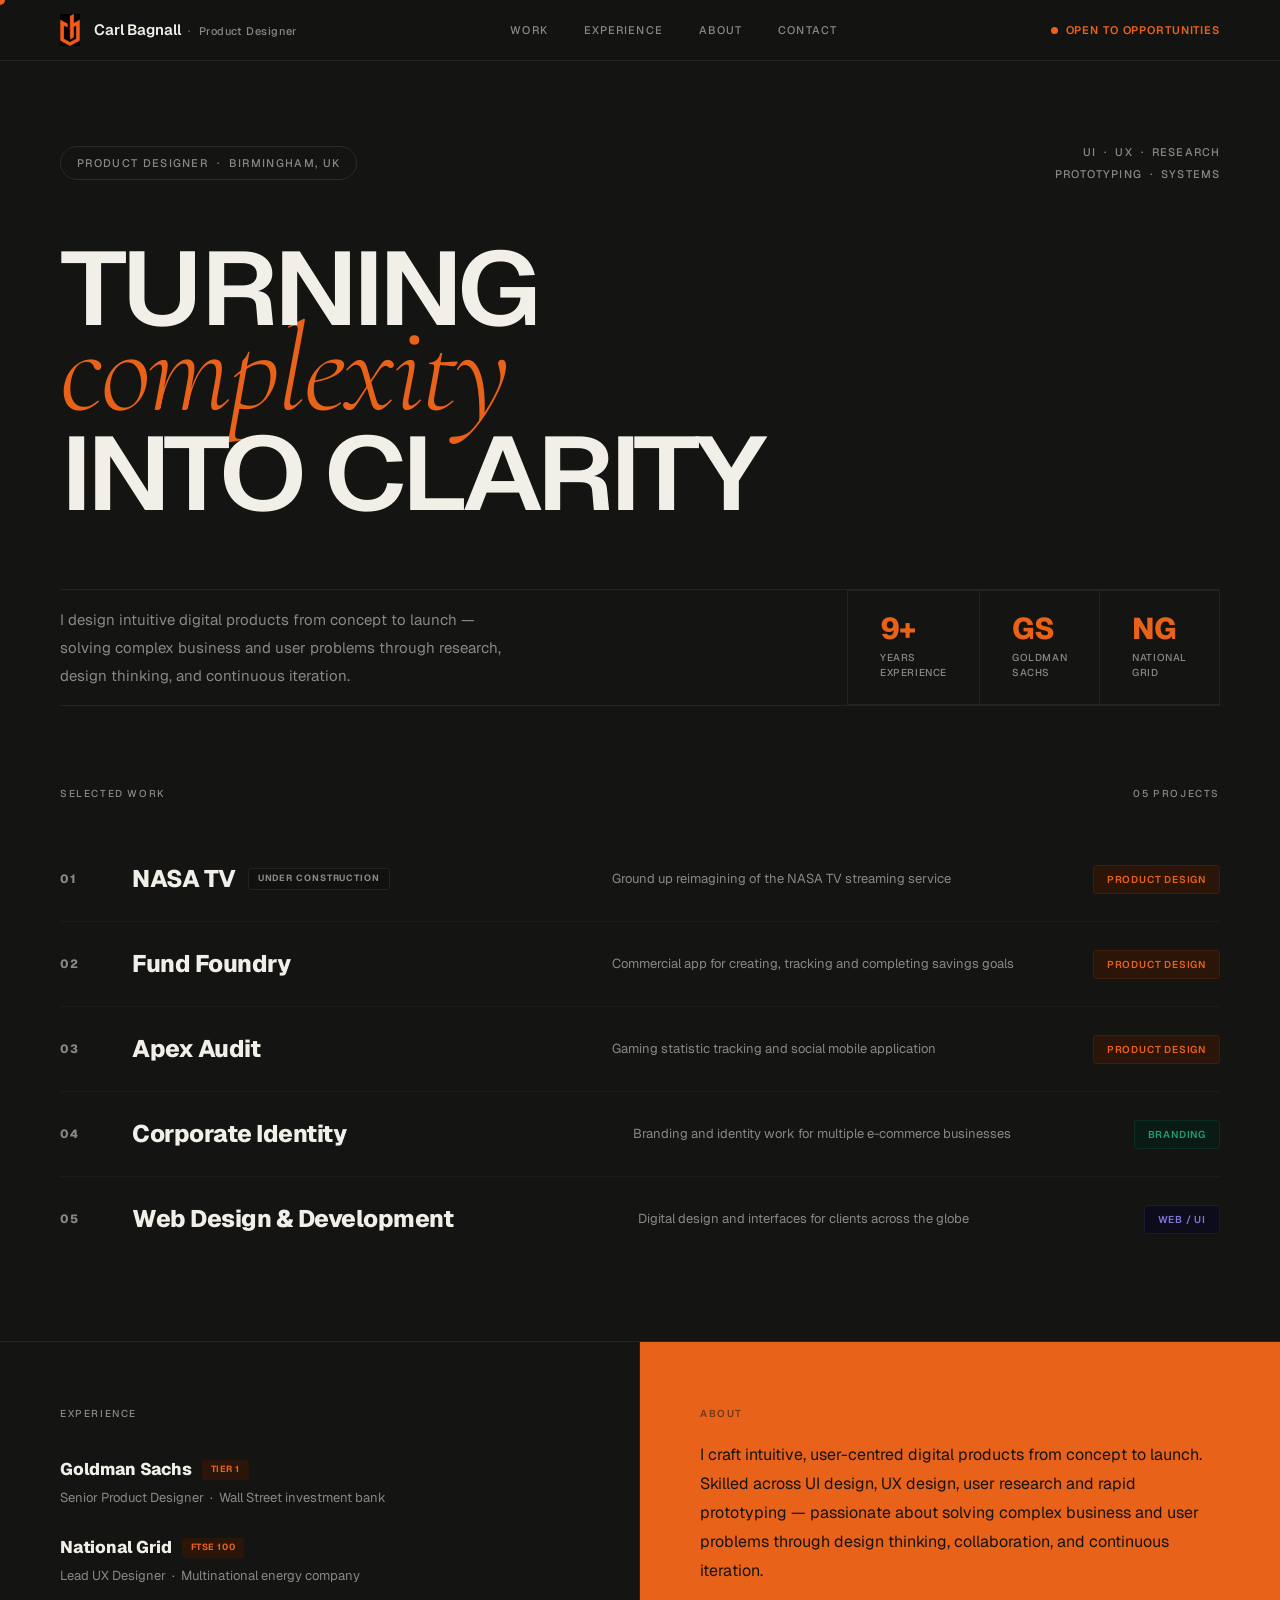
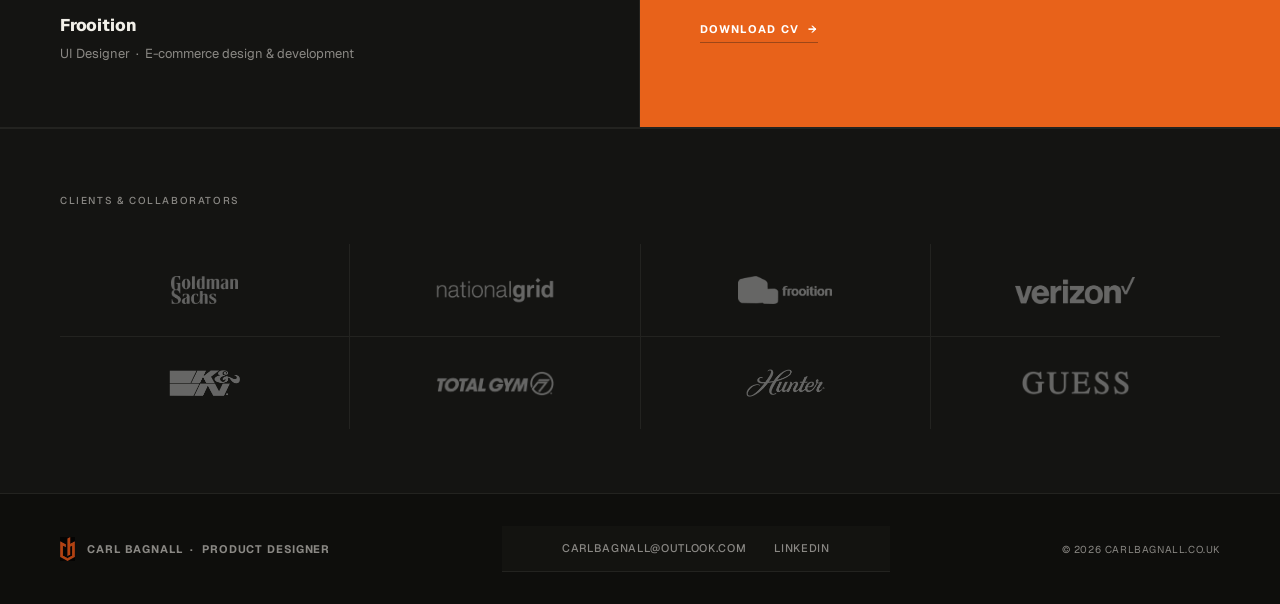
==== commit 7e612115: "Fix totalgym/guess image case mismatch + retire NASA TV stub link" ====
--- a/index.html
+++ b/index.html
@@ -553,7 +553,7 @@
       <span>05 projects</span>
     </div>
 
-    <a href="nasatvcs.html" class="case-row">
+    <a href="nasatv.html" class="case-row">
       <span class="cnum" aria-hidden="true">01</span>
       <div class="cname">NASA TV<span class="cname-tag">Under construction</span></div>
       <div class="cdesc">Ground up reimagining of the NASA TV streaming service</div>
@@ -639,9 +639,9 @@
           <a class="lcell" href="#" aria-label="Frooition"><img src="images/froo.png" alt="Frooition" /></a>
           <a class="lcell" href="#" aria-label="Verizon"><img src="images/verizon.png" alt="Verizon" /></a>
           <a class="lcell" href="#" aria-label="K&amp;N Filters"><img src="images/KN.png" alt="K&amp;N Filters" /></a>
-          <a class="lcell" href="#" aria-label="Total Gym"><img src="images/TotalGym.png" alt="Total Gym" /></a>
+          <a class="lcell" href="#" aria-label="Total Gym"><img src="images/totalgym.png" alt="Total Gym" /></a>
           <a class="lcell" href="#" aria-label="Hunter"><img src="images/hunter.png" alt="Hunter" /></a>
-          <a class="lcell" href="#" aria-label="Guess"><img src="images/Guess.png" alt="Guess" /></a>
+          <a class="lcell" href="#" aria-label="Guess"><img src="images/guess.png" alt="Guess" /></a>
         </div>
         <div class="lgrid-legacy" hidden aria-hidden="true" style="display:none !important;">
       <div class="lcell"><img src="[data-uri]" alt="Goldman Sachs"/></div>
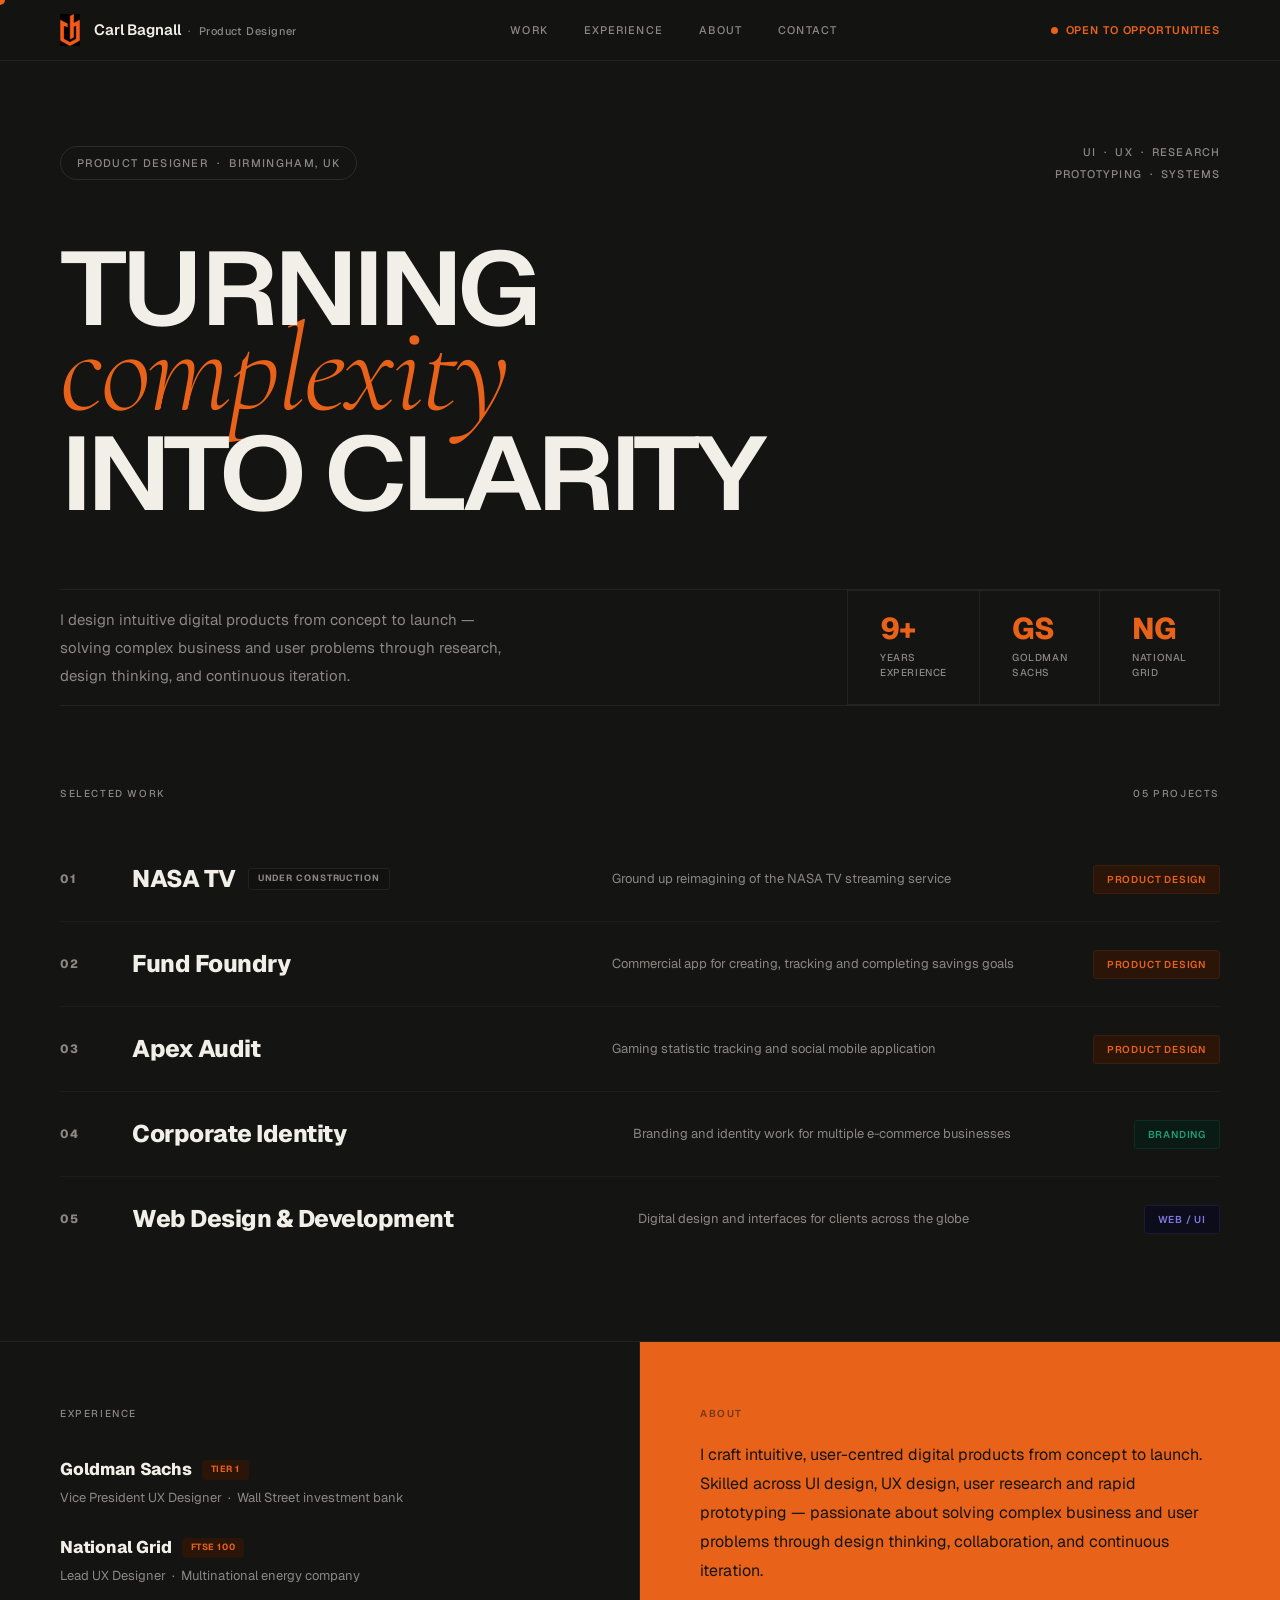
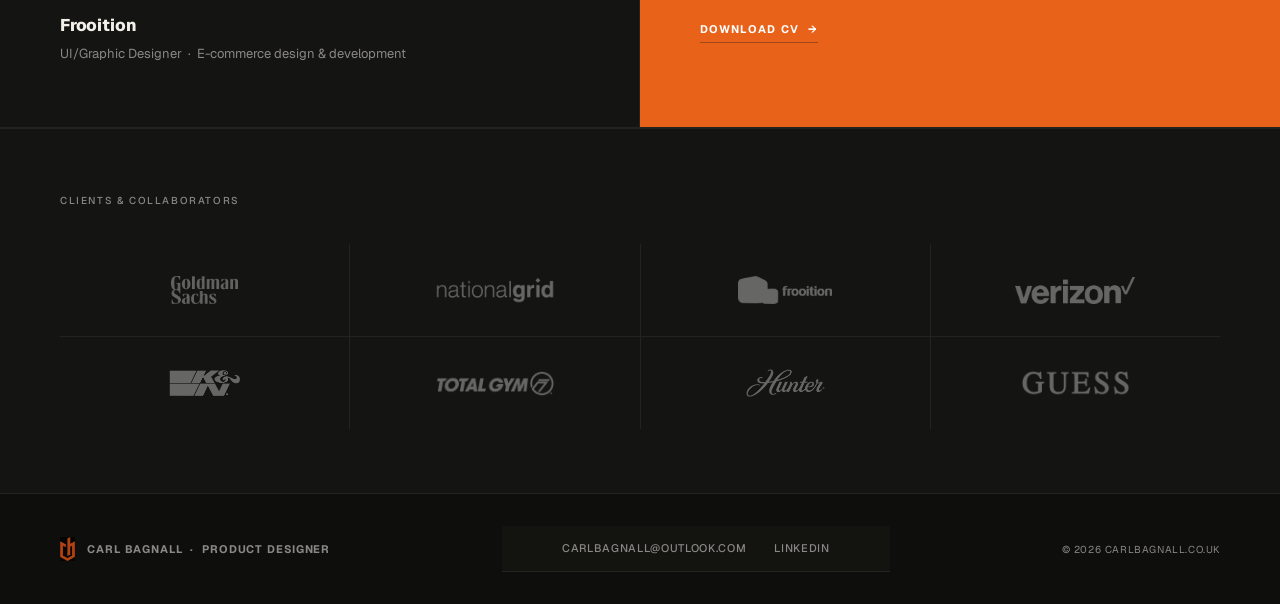
==== commit 765b0768: "Wire NASA TV live, fix image case, dynamic year, logos non-clickable" ====
--- a/index.html
+++ b/index.html
@@ -605,7 +605,7 @@
 
       <div class="exp-item">
         <div class="exco">Goldman Sachs <span class="exbadge">Tier 1</span></div>
-        <div class="exrole">Senior Product Designer &nbsp;·&nbsp; Wall Street investment bank</div>
+        <div class="exrole">Vice President UX Designer &nbsp;·&nbsp; Wall Street investment bank</div>
       </div>
       <div class="exp-item">
         <div class="exco">National Grid <span class="exbadge">FTSE 100</span></div>
@@ -613,7 +613,7 @@
       </div>
       <div class="exp-item">
         <div class="exco">Frooition</div>
-        <div class="exrole">UI Designer &nbsp;·&nbsp; E-commerce design &amp; development</div>
+        <div class="exrole">UI/Graphic Designer &nbsp;·&nbsp; E-commerce design &amp; development</div>
       </div>
 
     </div>
@@ -634,14 +634,14 @@
     <div class="clients-inner">
     <div class="sec-hd"><span>Clients &amp; collaborators</span></div>
         <div class="lgrid">
-          <a class="lcell" href="#" aria-label="Goldman Sachs"><img src="images/GS.png" alt="Goldman Sachs" /></a>
-          <a class="lcell" href="#" aria-label="National Grid"><img src="images/NG.png" alt="National Grid" /></a>
-          <a class="lcell" href="#" aria-label="Frooition"><img src="images/froo.png" alt="Frooition" /></a>
-          <a class="lcell" href="#" aria-label="Verizon"><img src="images/verizon.png" alt="Verizon" /></a>
-          <a class="lcell" href="#" aria-label="K&amp;N Filters"><img src="images/KN.png" alt="K&amp;N Filters" /></a>
-          <a class="lcell" href="#" aria-label="Total Gym"><img src="images/totalgym.png" alt="Total Gym" /></a>
-          <a class="lcell" href="#" aria-label="Hunter"><img src="images/hunter.png" alt="Hunter" /></a>
-          <a class="lcell" href="#" aria-label="Guess"><img src="images/guess.png" alt="Guess" /></a>
+          <div class="lcell"><img src="images/GS.png" alt="Goldman Sachs" /></div>
+          <div class="lcell"><img src="images/NG.png" alt="National Grid" /></div>
+          <div class="lcell"><img src="images/froo.png" alt="Frooition" /></div>
+          <div class="lcell"><img src="images/verizon.png" alt="Verizon" /></div>
+          <div class="lcell"><img src="images/KN.png" alt="K&amp;N Filters" /></div>
+          <div class="lcell"><img src="images/totalgym.png" alt="Total Gym" /></div>
+          <div class="lcell"><img src="images/hunter.png" alt="Hunter" /></div>
+          <div class="lcell"><img src="images/guess.png" alt="Guess" /></div>
         </div>
         <div class="lgrid-legacy" hidden aria-hidden="true" style="display:none !important;">
       <div class="lcell"><img src="[data-uri]" alt="Goldman Sachs"/></div>
@@ -668,7 +668,7 @@
       <a href="https://www.linkedin.com/in/carl-bagnall-45b8b7b5" target="_blank" rel="noopener">LinkedIn</a>
     </nav>
 
-    <span class="footer-copy">© 2026 carlbagnall.co.uk</span>
+    <span class="footer-copy">© <span class="js-year">2026</span> carlbagnall.co.uk</span>
   </footer>
 
   <!-- ── JS ─────────────────────────────────────────────────── -->
@@ -706,6 +706,11 @@
       el.style.transition = 'opacity 0.5s ease, transform 0.5s ease';
       observer.observe(el);
     });
+
+    // Auto-update copyright year so the footer never goes stale
+    document.querySelectorAll('.js-year').forEach(el => {
+      el.textContent = new Date().getFullYear();
+    });
   </script>
 
 </body>
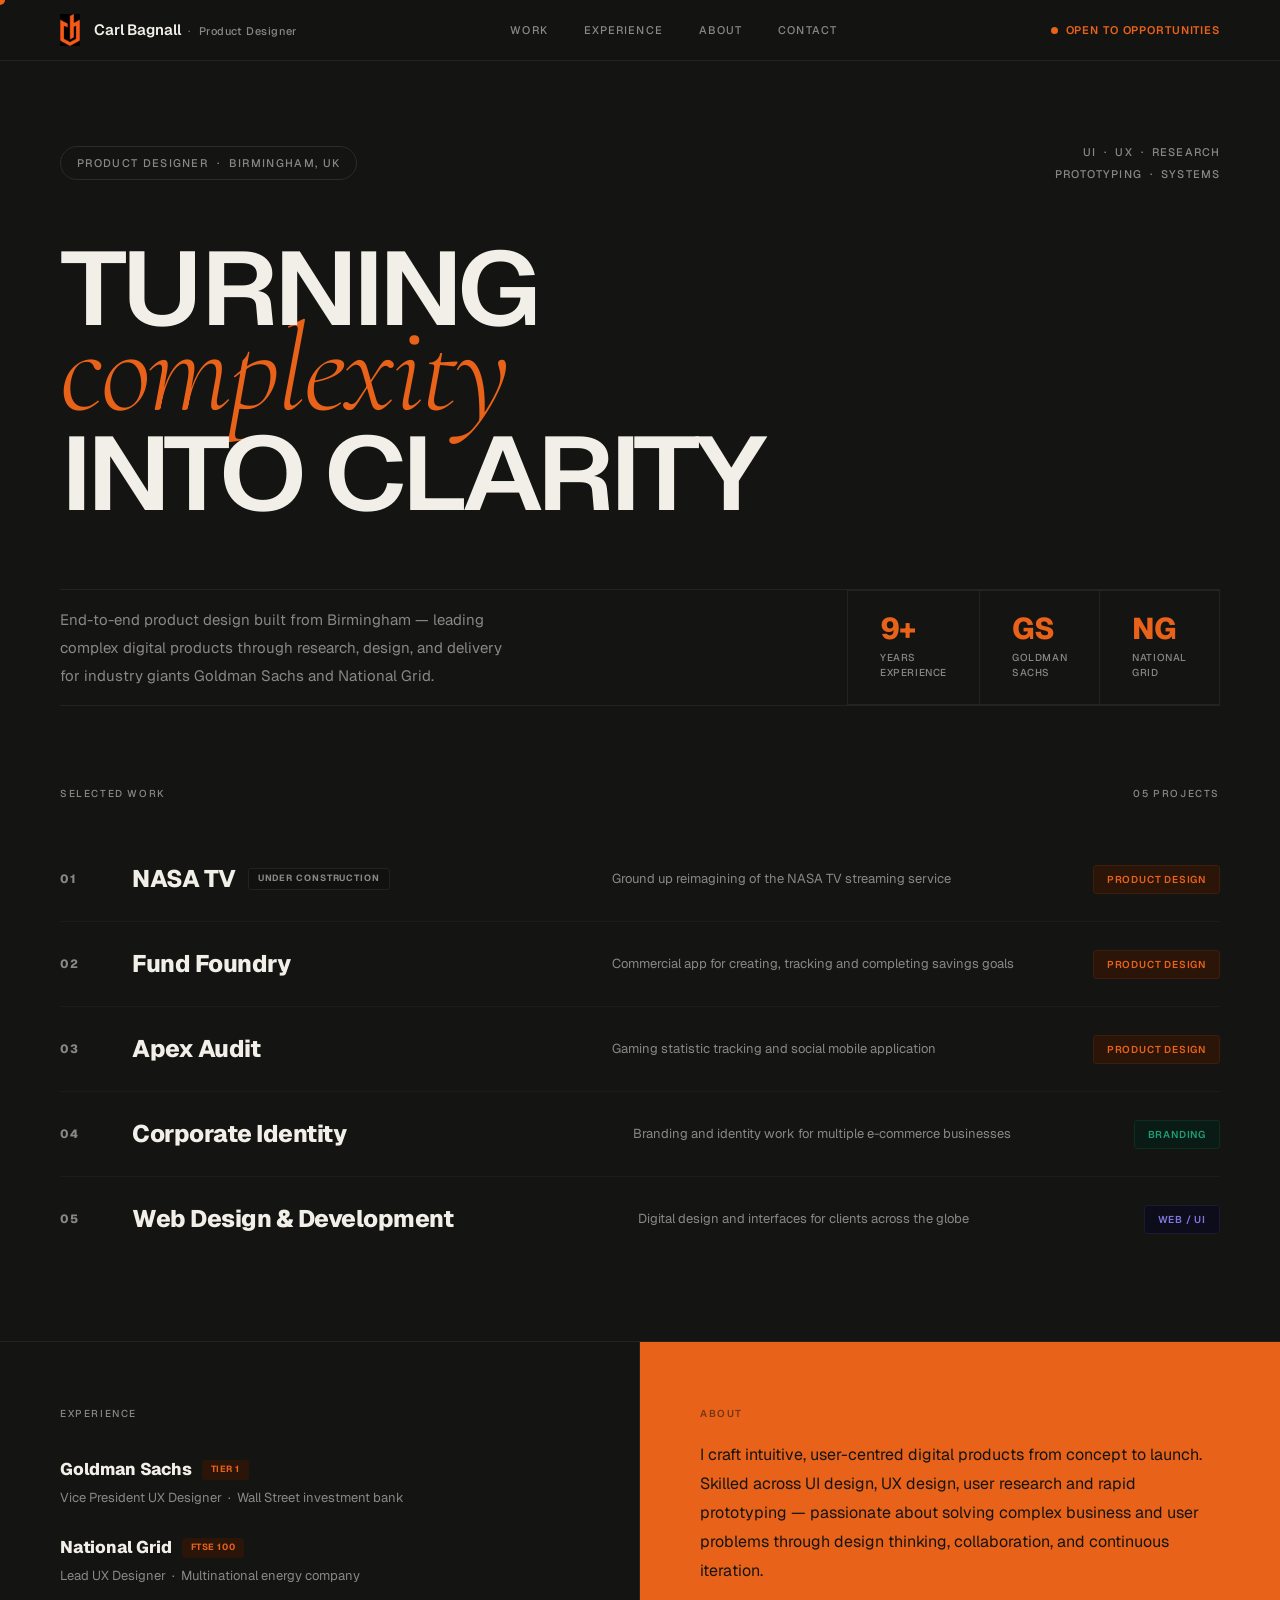
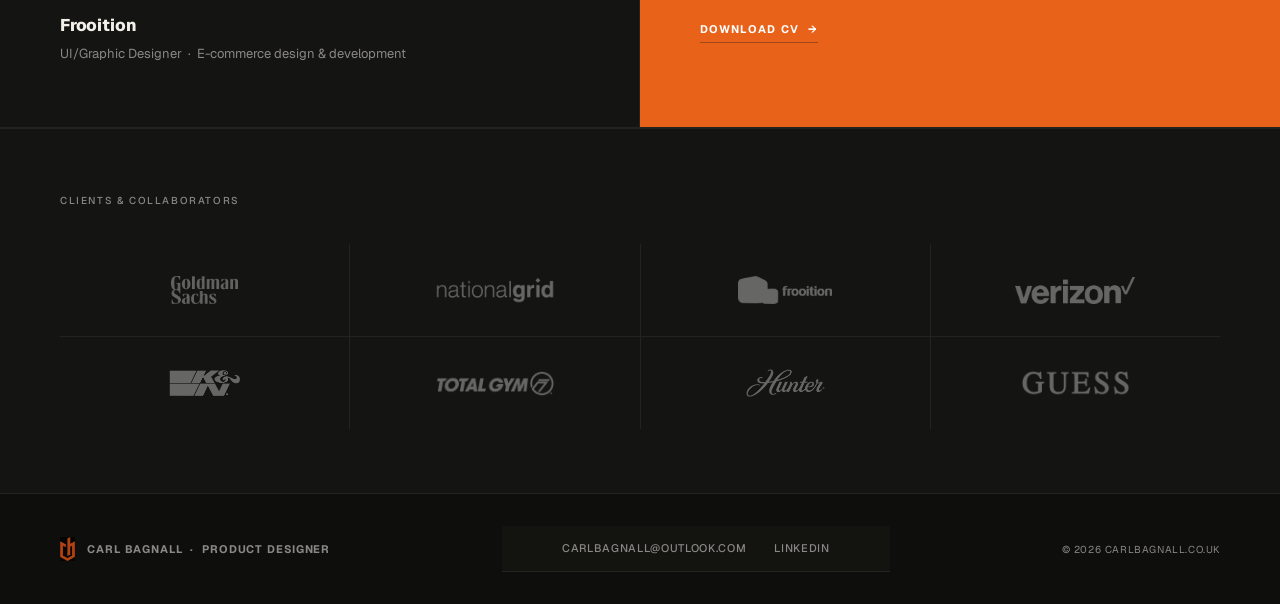
==== commit e0f6d720: "Reword hero description" ====
--- a/index.html
+++ b/index.html
@@ -525,7 +525,7 @@
 
     <div class="hero-lower fade-up">
       <p class="hero-desc">
-        I design intuitive digital products from concept to launch — solving complex business and user problems through research, design thinking, and continuous iteration.
+        End-to-end product design built from Birmingham — leading complex digital products through research, design, and delivery for industry giants Goldman Sachs and National Grid.
       </p>
       <div class="hero-stats">
         <div class="hst">
